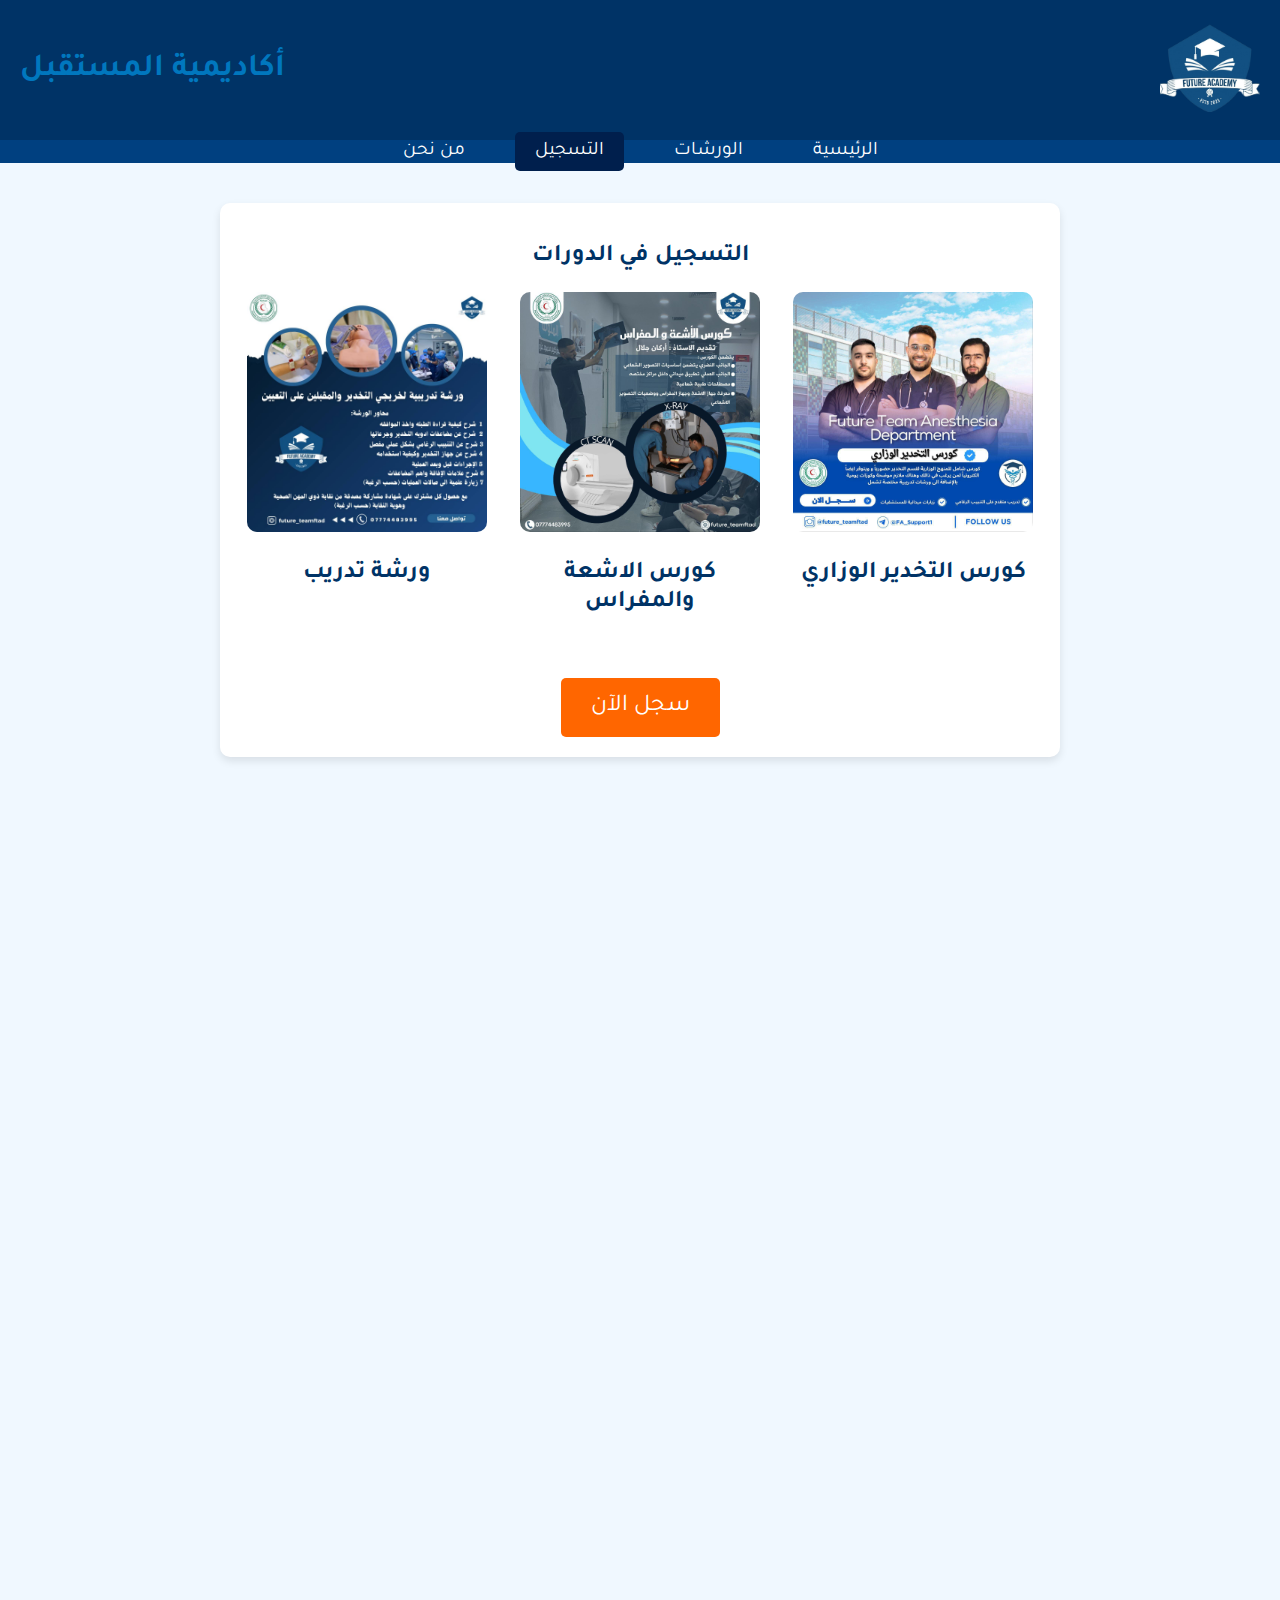
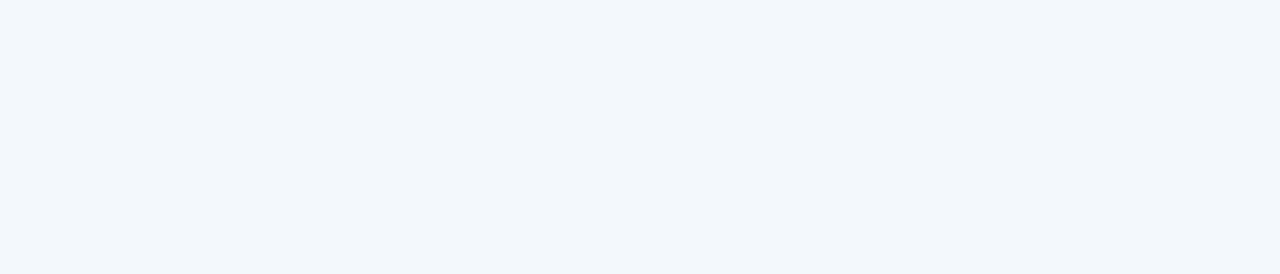
==== التسجيل.html @ 07657b1f "Add files via upload" ====
<!DOCTYPE html>
<html lang="ar">
<head>
  <meta charset="UTF-8">
    <meta name="viewport" content="width=device-width, initial-scale=1.0">
    <title>التسجيل - أكاديمية المستقبل</title>
    <link rel="stylesheet" href="styles.css">
    <meta charset="UTF-8">
    <meta name="viewport" content="width=device-width, initial-scale=1.0">
    <title>بحث الطلاب - الأكاديمية الطبية المتقدمة</title>
    <link rel="stylesheet" href="styles.css">
    <link href="https://fonts.googleapis.com/css2?family=Tajawal:wght@400;700&display=swap" rel="stylesheet">
</head>
<body>
   <header class="header">
        <div class="logo-container">
            <img src="logo.png" alt="شعار أكاديمية المستقبل" class="logo">
        </div>
        <div class="title-container">
            <h1>أكاديمية المستقبل</h1>
        </div>
    </header>
<nav class="nav">
        <ul>
            <li><a href="file:///C:/Users/%D8%AD%D9%8A%D8%AF%D8%B1%D8%B1/Desktop/fu/%D8%A7%D9%84%D8%B1%D8%A6%D9%8A%D8%B3%D9%8A%D8%A9.html">الرئيسية</a></li>
            <li><a href="file:///C:/Users/%D8%AD%D9%8A%D8%AF%D8%B1%D8%B1/Desktop/fu/%D8%A7%D9%84%D9%88%D8%B1%D8%B4%D8%A7%D8%AA.html">الورشات</a></li>
            <li><a href="file:///C:/Users/%D8%AD%D9%8A%D8%AF%D8%B1%D8%B1/Desktop/fu/%D8%A7%D9%84%D8%AA%D8%B3%D8%AC%D9%8A%D9%84.html" class="active">التسجيل</a></li>
            <li><a href="file:///C:/Users/%D8%AD%D9%8A%D8%AF%D8%B1%D8%B1/Desktop/fu/%D9%85%D9%86_%D9%86%D8%AD%D9%86.html">من نحن</a></li>
        </ul>
    </nav>
   <main>
        <section class="registration">
            <h2>التسجيل في الدورات</h2>
            <div class="image-gallery">
                <div class="image-item">
                    <img src="course1.jpg" alt="دورة 1" class="course-image">
                    <h2>كورس التخدير الوزاري</h2>
                    <div class="image-details">  كورس شامل للمنهج الوزاري لقسم التخدير  حضورياً  و ويتوفر ايضاً الكترونياً لمن يرغب في ذلك وهناك ملازم موضحة وكوزات يومية بالإضافة الى ورشات تدريبية متخصصة تقام لأول مره في كركوك 
                         زيارات ميدانية للمستشفيات: تطبيق عملي في صالات العمليات.
📚 تدريب على التنبيب الرغامي: اكتساب مهارات أساسية للتخدير.
💉 تركيب الكانيولا: تعلم الطريقة المثلى عملياً.

                    </div>
                </div>

                <div class="image-item">
                    <img src="course2.jpg" alt="دورة 2" class="course-image">
                    <h2>كورس الاشعة والمفراس</h2>
                    <div class="image-details">تفاصيل الكورس:
                        أساسيات التشريح
                        المصطلحات الطبية الشعاعية
                        فيزياء الأشعة
                        أشعة X-ray (مكونات الجهاز، الاستخدامات، الوقاية)
                        وضعيات التصوير
                        مقدمة عن CT scan
                        الجانب العملي:
                        تدريب ميداني في مراكز طبية
                        التعرف على غرفتي X-ray و CT واستخدامهما</div>
                </div>

                <div class="image-item">
                    <img src="course3.jpg" alt="دورة 3" class="course-image">
                    <h2>ورشة تدريب </h2>
                    <div class="image-details">تعلن نقابة ذوي المهن الصحية بالتعاون مع أكاديمية المستقبل عن تنظيم ورشة تدريبية متخصصة في مجال التخدير والعناية المركزة داخل قاعات النقابة.

                        محاور الورشة:
                        - قراءة الطبلة و الموافقات الطبية.
                        - مضاعفات أدوية التخدير وضبط الجرعات.
                        - تنبيب الرغامي تدريب عملي شامل.
                        - استخدام جهاز التخدير شرح تفصيلي.
                        - للإجراءات قبل وبعد العمليات.
                        - كيفية ملاحظة علامات الإفاقة والتعامل مع المضاعفات.
                        - زيارة علمية إلى صالات العمليات (اختياري للمشاركين الراغبين).</div>
                        
                </div>
            </div>

            <a href="https://forms.gle/YTL8Lm4GUCnbDDei7" class="register-button">سجل الآن</a>
        </section>
    </main>
    <div class="container">
        <div class="search-box">
            <h1>أكاديمية المستقبل</h1>
            <p class="subtitle">نظام توثيق الشهادة</p>
            <div class="search-input">
                <input type="text" id="searchInput" placeholder="أدخل كود الشهادة">
                <button id="searchButton" class="search-btn">
                    <span class="search-text">بحث</span>
                    <span class="search-icon"></span>
                </button>
            </div>
            <div id="resultBox" class="result-box"></div>
        </div>
    </div>
    
    <script src="script.js"></script>
<footer class="footer">
        <h1>للأستفسار</h1>
        <div class="social-icons">
            <a href="https://www.instagram.com/future_teamftad?utm_source=ig_web_button_share_sheet&igsh=ZDNlZDc0MzIxNw==" target="_blank">
                <img src="instagram.png" alt="Instagram" class="social-icon">
            </a>
            <a href="https://t.me/FA_Support1" target="_blank">
                <img src="telegram.png" alt="Telegram" class="social-icon">
            </a>
            <a href="https://wa.me/9647774483995" target="_blank">
                <img src="whatsapp.png" alt="WhatsApp" class="social-icon">
            </a>
            <a href="https://www.facebook.com/profile.php?id=61561963521721" target="_blank">
                <img src="facebook.png" alt="Facebook" class="social-icon">
            </a>
        </div>
    </footer>

    <script src="script.js"></script>
</body>
</html>
---- styles.css ----
/* تنسيق عام */
body {
    margin: 0;
    padding: 0;
    font-family: 'Arial', sans-serif;
    direction: rtl;
    background-color: #f4f4f4;
    text-align: center;
}

/* تنسيق الهيدر */
.header {
    background-color: #003366;
    color: white;
    padding: 20px;
    display: flex;
    justify-content: space-between;
    align-items: center;
}

.logo {
    width: 100px;
}

.title-container h1 {
    margin: 0;
}

/* تنسيق القائمة */
.nav ul {
    list-style: none;
    padding: 0;
    margin: 0;
    background-color: #004080;
    display: flex;
    justify-content: center;
}

.nav ul li {
    margin: 0 15px;
}

.nav ul li a {
    color: white;
    text-decoration: none;
    font-size: 1.2em;
    padding: 10px 20px;
    transition: background-color 0.3s ease;
}

.nav ul li a:hover {
    background-color: #003366;
    border-radius: 5px;
}

/* انميشن يثبت على الصفحة الرئيسية */
.nav ul li a.active {
    background-color: #001f4d;
    border-radius: 5px;
}
/* إعدادات عرض الشرائح */
.slideshow-container {
    max-width: 1000px;
    position: relative;
    margin: auto;
}

.slides {
    display: none;
}

.slides img {
    width: 100%;
    height: auto;
}

.fade {
    animation-name: fade;
    animation-duration: 1.5s;
}

@keyframes fade {
    from { opacity: 0.4 }
    to { opacity: 1 }
}

/* النقاط */
.dot {
    height: 15px;
    width: 15px;
    margin: 0 2px;
    background-color: #bbb;
    border-radius: 50%;
    display: inline-block;
    transition: background-color 0.6s ease;
}

.active {
    background-color: rgb(8, 115, 255); /* لون النقطة النشطة */
}

.dot:hover {
    background-color: #717171;
}

/* تنسيق النشاطات */
.activities {
    margin: 40px 0;
}

.activities h2 {
    margin-bottom: 20px;
    color: #003366;
}

.activity-grid {
    display: grid;
    grid-template-columns: repeat(3, 1fr);
    gap: 20px;
    padding: 0 20px;
}

.activity-item {
    background-color: white;
    border-radius: 10px;
    padding: 10px;
    box-shadow: 0 4px 8px rgba(0, 0, 0, 0.1);
    transition: transform 0.3s ease, box-shadow 0.3s ease;
}

.activity-item:hover {
    transform: translateY(-10px);
    box-shadow: 0 8px 16px rgba(0, 0, 0, 0.2);
}

.activity-item img {
    width: 100%;
    border-radius: 10px;
}

.activity-item p {
    margin: 10px 0 0;
    color: #333;
    font-size: 1em;
}

/* زر التسجيل العائم */
.floating-button {
    position: fixed;
    bottom: 20px;
    right: 20px;
    background-color: #ff6600;
    color: white;
    padding: 15px 20px;
    border-radius: 50px;
    text-decoration: none;
    font-size: 1.2em;
    box-shadow: 0 4px 8px rgba(0, 0, 0, 0.2);
    transition: transform 0.3s ease, background-color 0.3s ease;
}

.floating-button:hover {
    background-color: #e65c00;
    transform: scale(1.1);
}

/* تنسيق الفوتر */
.footer {
    background-color: #003366;
    color: white;
    padding: 10px;
    margin-top: 40px;
}
/* تنسيق عام */
body {
    margin: 0;
    padding: 0;
    font-family: 'Arial', sans-serif;
    direction: rtl;
    background-color: #f4f4f4;
    text-align: center;
}

/* تنسيق الهيدر */
.header {
    background-color: #003366;
    color: white;
    padding: 20px;
    display: flex;
    justify-content: space-between;
    align-items: center;
}

.logo {
    width: 100px;
}

.title-container h1 {
    margin: 0;
}

/* تنسيق القائمة */
.nav ul {
    list-style: none;
    padding: 0;
    margin: 0;
    background-color: #004080;
    display: flex;
    justify-content: center;
}

.nav ul li {
    margin: 0 15px;
}

.nav ul li a {
    color: white;
    text-decoration: none;
    font-size: 1.2em;
    padding: 10px 20px;
    transition: background-color 0.3s ease;
}

.nav ul li a:hover {
    background-color: #003366;
    border-radius: 5px;
}

/* انميشن يثبت على الصفحة الورشات */
.nav ul li a.active {
    background-color: #001f4d;
    border-radius: 5px;
}

/* تنسيق الورشات */
.workshops h2 {
    margin: 40px 0;
    color: #003366;
}

.workshop-grid {
    display: grid;
    grid-template-columns: repeat(2, 1fr);
    gap: 20px;
    padding: 0 20px;
}

.workshop-item {
    background-color: white;
    border-radius: 10px;
    padding: 10px;
    box-shadow: 0 4px 8px rgba(0, 0, 0, 0.1);
    transition: transform 0.3s ease, box-shadow 0.3s ease;
}

.workshop-item:hover {
    transform: translateY(-10px);
    box-shadow: 0 8px 16px rgba(0, 0, 0, 0.2);
}

.workshop-item img {
    width: 100%;
    border-radius: 10px;
}

.main-button {
    margin-top: 10px;
    padding: 10px 20px;
    font-size: 1em;
    background-color: #ff6600;
    color: white;
    border: none;
    border-radius: 5px;
    cursor: pointer;
    transition: background-color 0.3s ease;
}

.main-button:hover {
    background-color: #e65c00;
}

.extra-buttons {
    display: none;
    margin-top: 10px;
}

.extra-buttons button {
    display: block;
    margin: 5px 0;
    padding: 10px;
    background-color: #004080;
    color: white;
    border: none;
    border-radius: 5px;
    cursor: pointer;
    transition: background-color 0.3s ease;
}

.extra-buttons button:hover {
    background-color: #003366;
}

/* زر التسجيل العائم */
.floating-button {
    position: fixed;
    bottom: 20px;
    right: 20px;
    background-color: #ff6600;
    color: white;
    padding: 15px 20px;
    border-radius: 50px;
    text-decoration: none;
    font-size: 1.2em;
    box-shadow: 0 4px 8px rgba(0, 0, 0, 0.2);
    transition: transform 0.3s ease, background-color 0.3s ease;
}

.floating-button:hover {
    background-color: #e65c00;
    transform: scale(1.1);
}

/* تنسيق الفوتر */
.footer {
    background-color: #003366;
    color: white;
    padding: 10px;
    margin-top: 40px;
}
/* تنسيق عام */
body {
    margin: 0;
    padding: 0;
    font-family: 'Arial', sans-serif;
    direction: rtl;
    background-color: #f4f4f4;
    text-align: center;
}

/* تنسيق الهيدر */
.header {
    background-color: #003366;
    color: white;
    padding: 20px;
    display: flex;
    justify-content: space-between;
    align-items: center;
}

.logo {
    width: 100px;
}

.title-container h1 {
    margin: 0;
}

/* تنسيق القائمة */
.nav ul {
    list-style: none;
    padding: 0;
    margin: 0;
    background-color: #004080;
    display: flex;
    justify-content: center;
}

.nav ul li {
    margin: 0 15px;
}

.nav ul li a {
    color: white;
    text-decoration: none;
    font-size: 1.2em;
    padding: 10px 20px;
    transition: background-color 0.3s ease;
}

.nav ul li a:hover {
    background-color: #003366;
    border-radius: 5px;
}

/* انميشن يثبت على الصفحة من نحن */
.nav ul li a.active {
    background-color: #001f4d;
    border-radius: 5px;
}

/* تنسيق قسم "من نحن" */
.about-us {
    margin: 40px auto;
    max-width: 800px;
    background-color: white;
    padding: 20px;
    box-shadow: 0 4px 8px rgba(0, 0, 0, 0.1);
    border-radius: 10px;
}

.about-us p {
    font-size: 1.2em;
    line-height: 1.6;
    margin-bottom: 20px;
}

.academy-logo, .syndicate-logo {
    width: 150px;
    margin: 10px;
}

/* تنسيق قسم التواصل الاجتماعي */
.social-media {
    margin-top: 40px;
}

.social-icons {
    display: flex;
    justify-content: center;
    gap: 20px;
}

.social-icon {
    width: 50px;
    transition: transform 0.3s ease;
}

.social-icon:hover {
    transform: scale(1.2);
}

/* تنسيق الفوتر */
.footer {
    background-color: #003366;
    color: white;
    padding: 10px;
    margin-top: 40px;
}
/* تنسيق عام */
body {
    margin: 0;
    padding: 0;
    font-family: 'Arial', sans-serif;
    direction: rtl;
    background-color: #f4f4f4;
    text-align: center;
}

/* تنسيق الهيدر */
.header {
    background-color: #003366;
    color: white;
    padding: 20px;
    display: flex;
    justify-content: space-between;
    align-items: center;
}

.logo {
    width: 100px;
}

.title-container h1 {
    margin: 0;
}

/* تنسيق القائمة */
.nav ul {
    list-style: none;
    padding: 0;
    margin: 0;
    background-color: #004080;
    display: flex;
    justify-content: center;
}

.nav ul li {
    margin: 0 15px;
}

.nav ul li a {
    color: white;
    text-decoration: none;
    font-size: 1.2em;
    padding: 10px 20px;
    transition: background-color 0.3s ease;
}

.nav ul li a:hover {
    background-color: #003366;
    border-radius: 5px;
}

/* انميشن يثبت على الصفحة التسجيل */
.nav ul li a.active {
    background-color: #001f4d;
    border-radius: 5px;
}

/* تنسيق قسم التسجيل */
.registration {
    margin: 40px auto;
    max-width: 800px;
    background-color: white;
    padding: 20px;
    box-shadow: 0 4px 8px rgba(0, 0, 0, 0.1);
    border-radius: 10px;
}

.registration h2 {
    color: #003366;
}

.image-gallery {
    display: flex;
    justify-content: space-around;
    gap: 20px;
    margin-bottom: 20px;
}

.image-item {
    position: relative;
    width: 30%;
}

.course-image {
    width: 100%;
    border-radius: 10px;
    transition: transform 0.3s ease;
}

.image-item:hover .course-image {
    transform: scale(1.05);
}

.image-details {
    display: none;
    position: absolute;
    top: 0;
    left: 0;
    right: 0;
    bottom: 0;
    background-color: rgba(0, 0, 0, 0.7);
    color: white;
    padding: 10px;
    border-radius: 10px;
    text-align: center;
    font-size: 1.2em;
    transition: opacity 0.3s ease;
    opacity: 0;
}

/* إظهار التفاصيل عند تمرير الماوس */
.image-item:hover .image-details {
    display: block;
    opacity: 1;
}

/* تنسيق زر التسجيل */
.register-button {
    display: inline-block;
    padding: 15px 30px;
    font-size: 1.5em;
    background-color: #ff6600;
    color: white;
    border: none;
    border-radius: 5px;
    text-decoration: none;
    transition: background-color 0.3s ease, transform 0.3s ease;
    margin-top: 20px;
}

.register-button:hover {
    background-color: #e65c00;
    transform: scale(1.1);
}

/* تنسيق قسم التواصل الاجتماعي */
.footer {
    background-color: #003366;
    color: white;
    padding: 10px;
    margin-top: 40px;
}

.social-icons {
    display: flex;
    justify-content: center;
    gap: 20px;
}

.social-icon {
    width: 40px;
    transition: transform 0.3s ease;
}

.social-icon:hover {
    transform: scale(1.2);
}
/* تصميم الشريط الإخباري */
.news-ticker {
    background-color: #2c3e50; /* لون خلفية داكنة */
    color: white;
    overflow: hidden;
    white-space: nowrap;
    box-sizing: border-box;
    border: 2px solid #ecf0f1; /* حدود بلون فاتح */
    padding: 10px 0; /* تباعد داخلي */
    position: relative;
    direction: rtl; /* لتناسب الكتابة من اليمين إلى اليسار */
}

/* تصميم النص المتحرك */
.news-ticker p {
    display: inline-block;
    padding-right: 100%; /* بدء التحريك من اليسار */
    animation: ticker 20s linear infinite; /* حركة مستمرة */
    font-size: 24px; /* حجم الخط */
    color: #f1c40f; /* لون النص الواضح */
    text-shadow: 0 0 15px rgba(255, 255, 255, 0.9); /* تأثير الإشعاع الأبيض */
    font-family: 'Arial', sans-serif; /* خط سهل القراءة */
}

/* حركة النص من اليسار إلى اليمين */
@keyframes ticker {
    0% {
        transform: translateX(-100%); /* بدء من اليسار */
    }
    100% {
        transform: translateX(100%); /* التحرك إلى اليمين */
    }
}

:root {
    --primary-color: #0077be;
    --secondary-color: #00a86b;
    --background-color: #f0f8ff;
    --text-color: #333;
    --error-color: #ff4136;
}

body, html {
    margin: 0;
    padding: 0;
    font-family: 'Tajawal', sans-serif;
    background-color: var(--background-color);
    height: 100%;
    overflow: hidden;
}

.container {
    display: flex;
    justify-content: center;
    align-items: center;
    height: 100vh;
    position: relative;
    z-index: 1;
}

.search-box {
    background-color: rgba(255, 255, 255, 0.9);
    padding: 2rem;
    border-radius: 1rem;
    box-shadow: 0 10px 25px rgba(0, 0, 0, 0.1);
    width: 90%;
    max-width: 500px;
    text-align: center;
}

h1 {
    color: var(--primary-color);
    margin-bottom: 0.5rem;
}

.subtitle {
    color: var(--text-color);
    margin-bottom: 1.5rem;
}

.search-input {
    display: flex;
    margin-bottom: 1rem;
}

input {
    flex-grow: 1;
    padding: 0.75rem;
    border: 2px solid var(--primary-color);
    border-radius: 2rem 0 0 2rem;
    font-size: 1rem;
}

.search-btn {
    background-color: var(--primary-color);
    color: white;
    border: none;
    padding: 0.75rem 1.5rem;
    font-size: 1rem;
    cursor: pointer;
    border-radius: 0 2rem 2rem 0;
    transition: all 0.3s ease;
    display: flex;
    align-items: center;
}

.search-btn:hover {
    background-color: var(--secondary-color);
}

.search-icon {
    width: 20px;
    height: 20px;
    border: 2px solid white;
    border-radius: 50%;
    position: relative;
    margin-right: 10px;
    transition: all 0.3s ease;
}

.search-icon::after {
    content: '';
    position: absolute;
    top: 20px;
    right: -7px;
    width: 2px;
    height: 10px;
    background-color: white;
    transform: rotate(45deg);
    transition: all 0.3s ease;
}

.search-btn:hover .search-icon {
    transform: scale(1.2);
}

.result-box {
    margin-top: 1rem;
    padding: 1rem;
    border-radius: 0.5rem;
    text-align: right;
}

.success {
    background-color: rgba(0, 168, 107, 0.2);
    border: 1px solid var(--secondary-color);
}

.error {
    background-color: rgba(255, 65, 54, 0.2);
    border: 1px solid var(--error-color);
}

.checkmark, .xmark {
    display: inline-block;
    width: 22px;
    height: 22px;
    margin-left: 10px;
}

.checkmark {
    border-radius: 50%;
    stroke-width: 2;
    stroke: var(--secondary-color);
    stroke-miterlimit: 10;
    box-shadow: inset 0 0 0 var(--secondary-color);
    animation: fill-checkmark .4s ease-in-out .4s forwards, scale-checkmark .3s ease-in-out .9s both;
}

.checkmark__check {
    transform-origin: 50% 50%;
    stroke-dasharray: 48;
    stroke-dashoffset: 48;
    animation: stroke-checkmark .3s cubic-bezier(0.65, 0, 0.45, 1) .8s forwards;
}

.xmark {
    border-radius: 50%;
    stroke-width: 2;
    stroke: var(--error-color);
    stroke-miterlimit: 10;
    box-shadow: inset 0 0 0 var(--error-color);
    animation: fill-xmark .4s ease-in-out .4s forwards, scale-xmark .3s ease-in-out .9s both;
}

.xmark__x {
    transform-origin: 50% 50%;
    stroke-dasharray: 48;
    stroke-dashoffset: 48;
    animation: stroke-xmark .3s cubic-bezier(0.65, 0, 0.45, 1) .8s forwards;
}

@keyframes fill-checkmark {
    100% { box-shadow: inset 0 0 0 30px var(--secondary-color); }
}

@keyframes scale-checkmark {
    0%, 100% { transform: none; }
    50% { transform: scale3d(1.1, 1.1, 1); }
}

@keyframes stroke-checkmark {
    100% { stroke-dashoffset: 0; }
}

@keyframes fill-xmark {
    100% { box-shadow: inset 0 0 0 30px var(--error-color); }
}

@keyframes scale-xmark {
    0%, 100% { transform: none; }
    50% { transform: scale3d(1.1, 1.1, 1); }
}

@keyframes stroke-xmark {
    100% { stroke-dashoffset: 0; }
}
body {
    overflow-y: auto; /* السماح بالتمرير العمودي */
}
    .fu-slideshow-container {
        max-width: 1000px;
        position: relative;
        margin: auto;
        box-shadow: 0 0 20px rgba(0,0,0,0.1);
        border-radius: 10px;
        overflow: hidden;
    }
    
    .fu-slide {
        display: none;
    }
    
    .fu-slide img {
        width: 100%;
        height: auto;
    }
    
  .fu-next {
        cursor: pointer;
        position: absolute;
        top: 50%;
        width: auto;
        margin-top: -22px;
        padding: 16px;
        color: white;
        font-weight: bold;
        font-size: 18px;
        transition: 0.6s ease;
        border-radius: 0 200px 200px 0;
        user-select: none;
        background-color: rgba(0,0,0,0.3);
    }
    
    .fu-next {
        right: 0;
        border-radius: 200px 0 0 200px;
    }
    
    .fu-prev:hover, .fu-next:hover {
        background-color: rgba(0,0,0,0.8);
    }
    
    .fu-caption {
        color: #f2f2f2;
        font-size: 15px;
        padding: 12px;
        position: absolute;
        bottom: 0;
        width: 100%;
        text-align: center;
        background-color: rgba(0,0,0,0.5);
    }
    
    .fu-dots-container {
        text-align: center;
        padding: 15px 0;
    }
    
    .fu-dot {
        cursor: pointer;
        height: 12px;
        width: 12px;
        margin: 0 5px;
        background-color: #bbb;
        border-radius: 50%;
        display: inline-block;
        transition: background-color 0.6s ease;
    }
    
    .fu-active, .fu-dot:hover {
        background-color: #717171;
    }
    
    .fu-fade {
        animation-name: fu-fade;
        animation-duration: 1.5s;
    }
    
    @keyframes fu-fade {
        from {opacity: .4}
        to {opacity: 1}
    }
    .subscribe-btn {
        display: inline-block;
        padding: 10px 20px;
        background-color: #4CAF50;
        color: white;
        text-decoration: none;
        border-radius: 5px;
        font-weight: bold;
        margin-top: 10px;
        transition: background-color 0.3s;
    }
    
    .subscribe-btn:hover {
        background-color: #45a049;
    }
---- styles.css ----
/* تنسيق عام */
body {
    margin: 0;
    padding: 0;
    font-family: 'Arial', sans-serif;
    direction: rtl;
    background-color: #f4f4f4;
    text-align: center;
}

/* تنسيق الهيدر */
.header {
    background-color: #003366;
    color: white;
    padding: 20px;
    display: flex;
    justify-content: space-between;
    align-items: center;
}

.logo {
    width: 100px;
}

.title-container h1 {
    margin: 0;
}

/* تنسيق القائمة */
.nav ul {
    list-style: none;
    padding: 0;
    margin: 0;
    background-color: #004080;
    display: flex;
    justify-content: center;
}

.nav ul li {
    margin: 0 15px;
}

.nav ul li a {
    color: white;
    text-decoration: none;
    font-size: 1.2em;
    padding: 10px 20px;
    transition: background-color 0.3s ease;
}

.nav ul li a:hover {
    background-color: #003366;
    border-radius: 5px;
}

/* انميشن يثبت على الصفحة الرئيسية */
.nav ul li a.active {
    background-color: #001f4d;
    border-radius: 5px;
}
/* إعدادات عرض الشرائح */
.slideshow-container {
    max-width: 1000px;
    position: relative;
    margin: auto;
}

.slides {
    display: none;
}

.slides img {
    width: 100%;
    height: auto;
}

.fade {
    animation-name: fade;
    animation-duration: 1.5s;
}

@keyframes fade {
    from { opacity: 0.4 }
    to { opacity: 1 }
}

/* النقاط */
.dot {
    height: 15px;
    width: 15px;
    margin: 0 2px;
    background-color: #bbb;
    border-radius: 50%;
    display: inline-block;
    transition: background-color 0.6s ease;
}

.active {
    background-color: rgb(8, 115, 255); /* لون النقطة النشطة */
}

.dot:hover {
    background-color: #717171;
}

/* تنسيق النشاطات */
.activities {
    margin: 40px 0;
}

.activities h2 {
    margin-bottom: 20px;
    color: #003366;
}

.activity-grid {
    display: grid;
    grid-template-columns: repeat(3, 1fr);
    gap: 20px;
    padding: 0 20px;
}

.activity-item {
    background-color: white;
    border-radius: 10px;
    padding: 10px;
    box-shadow: 0 4px 8px rgba(0, 0, 0, 0.1);
    transition: transform 0.3s ease, box-shadow 0.3s ease;
}

.activity-item:hover {
    transform: translateY(-10px);
    box-shadow: 0 8px 16px rgba(0, 0, 0, 0.2);
}

.activity-item img {
    width: 100%;
    border-radius: 10px;
}

.activity-item p {
    margin: 10px 0 0;
    color: #333;
    font-size: 1em;
}

/* زر التسجيل العائم */
.floating-button {
    position: fixed;
    bottom: 20px;
    right: 20px;
    background-color: #ff6600;
    color: white;
    padding: 15px 20px;
    border-radius: 50px;
    text-decoration: none;
    font-size: 1.2em;
    box-shadow: 0 4px 8px rgba(0, 0, 0, 0.2);
    transition: transform 0.3s ease, background-color 0.3s ease;
}

.floating-button:hover {
    background-color: #e65c00;
    transform: scale(1.1);
}

/* تنسيق الفوتر */
.footer {
    background-color: #003366;
    color: white;
    padding: 10px;
    margin-top: 40px;
}
/* تنسيق عام */
body {
    margin: 0;
    padding: 0;
    font-family: 'Arial', sans-serif;
    direction: rtl;
    background-color: #f4f4f4;
    text-align: center;
}

/* تنسيق الهيدر */
.header {
    background-color: #003366;
    color: white;
    padding: 20px;
    display: flex;
    justify-content: space-between;
    align-items: center;
}

.logo {
    width: 100px;
}

.title-container h1 {
    margin: 0;
}

/* تنسيق القائمة */
.nav ul {
    list-style: none;
    padding: 0;
    margin: 0;
    background-color: #004080;
    display: flex;
    justify-content: center;
}

.nav ul li {
    margin: 0 15px;
}

.nav ul li a {
    color: white;
    text-decoration: none;
    font-size: 1.2em;
    padding: 10px 20px;
    transition: background-color 0.3s ease;
}

.nav ul li a:hover {
    background-color: #003366;
    border-radius: 5px;
}

/* انميشن يثبت على الصفحة الورشات */
.nav ul li a.active {
    background-color: #001f4d;
    border-radius: 5px;
}

/* تنسيق الورشات */
.workshops h2 {
    margin: 40px 0;
    color: #003366;
}

.workshop-grid {
    display: grid;
    grid-template-columns: repeat(2, 1fr);
    gap: 20px;
    padding: 0 20px;
}

.workshop-item {
    background-color: white;
    border-radius: 10px;
    padding: 10px;
    box-shadow: 0 4px 8px rgba(0, 0, 0, 0.1);
    transition: transform 0.3s ease, box-shadow 0.3s ease;
}

.workshop-item:hover {
    transform: translateY(-10px);
    box-shadow: 0 8px 16px rgba(0, 0, 0, 0.2);
}

.workshop-item img {
    width: 100%;
    border-radius: 10px;
}

.main-button {
    margin-top: 10px;
    padding: 10px 20px;
    font-size: 1em;
    background-color: #ff6600;
    color: white;
    border: none;
    border-radius: 5px;
    cursor: pointer;
    transition: background-color 0.3s ease;
}

.main-button:hover {
    background-color: #e65c00;
}

.extra-buttons {
    display: none;
    margin-top: 10px;
}

.extra-buttons button {
    display: block;
    margin: 5px 0;
    padding: 10px;
    background-color: #004080;
    color: white;
    border: none;
    border-radius: 5px;
    cursor: pointer;
    transition: background-color 0.3s ease;
}

.extra-buttons button:hover {
    background-color: #003366;
}

/* زر التسجيل العائم */
.floating-button {
    position: fixed;
    bottom: 20px;
    right: 20px;
    background-color: #ff6600;
    color: white;
    padding: 15px 20px;
    border-radius: 50px;
    text-decoration: none;
    font-size: 1.2em;
    box-shadow: 0 4px 8px rgba(0, 0, 0, 0.2);
    transition: transform 0.3s ease, background-color 0.3s ease;
}

.floating-button:hover {
    background-color: #e65c00;
    transform: scale(1.1);
}

/* تنسيق الفوتر */
.footer {
    background-color: #003366;
    color: white;
    padding: 10px;
    margin-top: 40px;
}
/* تنسيق عام */
body {
    margin: 0;
    padding: 0;
    font-family: 'Arial', sans-serif;
    direction: rtl;
    background-color: #f4f4f4;
    text-align: center;
}

/* تنسيق الهيدر */
.header {
    background-color: #003366;
    color: white;
    padding: 20px;
    display: flex;
    justify-content: space-between;
    align-items: center;
}

.logo {
    width: 100px;
}

.title-container h1 {
    margin: 0;
}

/* تنسيق القائمة */
.nav ul {
    list-style: none;
    padding: 0;
    margin: 0;
    background-color: #004080;
    display: flex;
    justify-content: center;
}

.nav ul li {
    margin: 0 15px;
}

.nav ul li a {
    color: white;
    text-decoration: none;
    font-size: 1.2em;
    padding: 10px 20px;
    transition: background-color 0.3s ease;
}

.nav ul li a:hover {
    background-color: #003366;
    border-radius: 5px;
}

/* انميشن يثبت على الصفحة من نحن */
.nav ul li a.active {
    background-color: #001f4d;
    border-radius: 5px;
}

/* تنسيق قسم "من نحن" */
.about-us {
    margin: 40px auto;
    max-width: 800px;
    background-color: white;
    padding: 20px;
    box-shadow: 0 4px 8px rgba(0, 0, 0, 0.1);
    border-radius: 10px;
}

.about-us p {
    font-size: 1.2em;
    line-height: 1.6;
    margin-bottom: 20px;
}

.academy-logo, .syndicate-logo {
    width: 150px;
    margin: 10px;
}

/* تنسيق قسم التواصل الاجتماعي */
.social-media {
    margin-top: 40px;
}

.social-icons {
    display: flex;
    justify-content: center;
    gap: 20px;
}

.social-icon {
    width: 50px;
    transition: transform 0.3s ease;
}

.social-icon:hover {
    transform: scale(1.2);
}

/* تنسيق الفوتر */
.footer {
    background-color: #003366;
    color: white;
    padding: 10px;
    margin-top: 40px;
}
/* تنسيق عام */
body {
    margin: 0;
    padding: 0;
    font-family: 'Arial', sans-serif;
    direction: rtl;
    background-color: #f4f4f4;
    text-align: center;
}

/* تنسيق الهيدر */
.header {
    background-color: #003366;
    color: white;
    padding: 20px;
    display: flex;
    justify-content: space-between;
    align-items: center;
}

.logo {
    width: 100px;
}

.title-container h1 {
    margin: 0;
}

/* تنسيق القائمة */
.nav ul {
    list-style: none;
    padding: 0;
    margin: 0;
    background-color: #004080;
    display: flex;
    justify-content: center;
}

.nav ul li {
    margin: 0 15px;
}

.nav ul li a {
    color: white;
    text-decoration: none;
    font-size: 1.2em;
    padding: 10px 20px;
    transition: background-color 0.3s ease;
}

.nav ul li a:hover {
    background-color: #003366;
    border-radius: 5px;
}

/* انميشن يثبت على الصفحة التسجيل */
.nav ul li a.active {
    background-color: #001f4d;
    border-radius: 5px;
}

/* تنسيق قسم التسجيل */
.registration {
    margin: 40px auto;
    max-width: 800px;
    background-color: white;
    padding: 20px;
    box-shadow: 0 4px 8px rgba(0, 0, 0, 0.1);
    border-radius: 10px;
}

.registration h2 {
    color: #003366;
}

.image-gallery {
    display: flex;
    justify-content: space-around;
    gap: 20px;
    margin-bottom: 20px;
}

.image-item {
    position: relative;
    width: 30%;
}

.course-image {
    width: 100%;
    border-radius: 10px;
    transition: transform 0.3s ease;
}

.image-item:hover .course-image {
    transform: scale(1.05);
}

.image-details {
    display: none;
    position: absolute;
    top: 0;
    left: 0;
    right: 0;
    bottom: 0;
    background-color: rgba(0, 0, 0, 0.7);
    color: white;
    padding: 10px;
    border-radius: 10px;
    text-align: center;
    font-size: 1.2em;
    transition: opacity 0.3s ease;
    opacity: 0;
}

/* إظهار التفاصيل عند تمرير الماوس */
.image-item:hover .image-details {
    display: block;
    opacity: 1;
}

/* تنسيق زر التسجيل */
.register-button {
    display: inline-block;
    padding: 15px 30px;
    font-size: 1.5em;
    background-color: #ff6600;
    color: white;
    border: none;
    border-radius: 5px;
    text-decoration: none;
    transition: background-color 0.3s ease, transform 0.3s ease;
    margin-top: 20px;
}

.register-button:hover {
    background-color: #e65c00;
    transform: scale(1.1);
}

/* تنسيق قسم التواصل الاجتماعي */
.footer {
    background-color: #003366;
    color: white;
    padding: 10px;
    margin-top: 40px;
}

.social-icons {
    display: flex;
    justify-content: center;
    gap: 20px;
}

.social-icon {
    width: 40px;
    transition: transform 0.3s ease;
}

.social-icon:hover {
    transform: scale(1.2);
}
/* تصميم الشريط الإخباري */
.news-ticker {
    background-color: #2c3e50; /* لون خلفية داكنة */
    color: white;
    overflow: hidden;
    white-space: nowrap;
    box-sizing: border-box;
    border: 2px solid #ecf0f1; /* حدود بلون فاتح */
    padding: 10px 0; /* تباعد داخلي */
    position: relative;
    direction: rtl; /* لتناسب الكتابة من اليمين إلى اليسار */
}

/* تصميم النص المتحرك */
.news-ticker p {
    display: inline-block;
    padding-right: 100%; /* بدء التحريك من اليسار */
    animation: ticker 20s linear infinite; /* حركة مستمرة */
    font-size: 24px; /* حجم الخط */
    color: #f1c40f; /* لون النص الواضح */
    text-shadow: 0 0 15px rgba(255, 255, 255, 0.9); /* تأثير الإشعاع الأبيض */
    font-family: 'Arial', sans-serif; /* خط سهل القراءة */
}

/* حركة النص من اليسار إلى اليمين */
@keyframes ticker {
    0% {
        transform: translateX(-100%); /* بدء من اليسار */
    }
    100% {
        transform: translateX(100%); /* التحرك إلى اليمين */
    }
}

:root {
    --primary-color: #0077be;
    --secondary-color: #00a86b;
    --background-color: #f0f8ff;
    --text-color: #333;
    --error-color: #ff4136;
}

body, html {
    margin: 0;
    padding: 0;
    font-family: 'Tajawal', sans-serif;
    background-color: var(--background-color);
    height: 100%;
    overflow: hidden;
}

.container {
    display: flex;
    justify-content: center;
    align-items: center;
    height: 100vh;
    position: relative;
    z-index: 1;
}

.search-box {
    background-color: rgba(255, 255, 255, 0.9);
    padding: 2rem;
    border-radius: 1rem;
    box-shadow: 0 10px 25px rgba(0, 0, 0, 0.1);
    width: 90%;
    max-width: 500px;
    text-align: center;
}

h1 {
    color: var(--primary-color);
    margin-bottom: 0.5rem;
}

.subtitle {
    color: var(--text-color);
    margin-bottom: 1.5rem;
}

.search-input {
    display: flex;
    margin-bottom: 1rem;
}

input {
    flex-grow: 1;
    padding: 0.75rem;
    border: 2px solid var(--primary-color);
    border-radius: 2rem 0 0 2rem;
    font-size: 1rem;
}

.search-btn {
    background-color: var(--primary-color);
    color: white;
    border: none;
    padding: 0.75rem 1.5rem;
    font-size: 1rem;
    cursor: pointer;
    border-radius: 0 2rem 2rem 0;
    transition: all 0.3s ease;
    display: flex;
    align-items: center;
}

.search-btn:hover {
    background-color: var(--secondary-color);
}

.search-icon {
    width: 20px;
    height: 20px;
    border: 2px solid white;
    border-radius: 50%;
    position: relative;
    margin-right: 10px;
    transition: all 0.3s ease;
}

.search-icon::after {
    content: '';
    position: absolute;
    top: 20px;
    right: -7px;
    width: 2px;
    height: 10px;
    background-color: white;
    transform: rotate(45deg);
    transition: all 0.3s ease;
}

.search-btn:hover .search-icon {
    transform: scale(1.2);
}

.result-box {
    margin-top: 1rem;
    padding: 1rem;
    border-radius: 0.5rem;
    text-align: right;
}

.success {
    background-color: rgba(0, 168, 107, 0.2);
    border: 1px solid var(--secondary-color);
}

.error {
    background-color: rgba(255, 65, 54, 0.2);
    border: 1px solid var(--error-color);
}

.checkmark, .xmark {
    display: inline-block;
    width: 22px;
    height: 22px;
    margin-left: 10px;
}

.checkmark {
    border-radius: 50%;
    stroke-width: 2;
    stroke: var(--secondary-color);
    stroke-miterlimit: 10;
    box-shadow: inset 0 0 0 var(--secondary-color);
    animation: fill-checkmark .4s ease-in-out .4s forwards, scale-checkmark .3s ease-in-out .9s both;
}

.checkmark__check {
    transform-origin: 50% 50%;
    stroke-dasharray: 48;
    stroke-dashoffset: 48;
    animation: stroke-checkmark .3s cubic-bezier(0.65, 0, 0.45, 1) .8s forwards;
}

.xmark {
    border-radius: 50%;
    stroke-width: 2;
    stroke: var(--error-color);
    stroke-miterlimit: 10;
    box-shadow: inset 0 0 0 var(--error-color);
    animation: fill-xmark .4s ease-in-out .4s forwards, scale-xmark .3s ease-in-out .9s both;
}

.xmark__x {
    transform-origin: 50% 50%;
    stroke-dasharray: 48;
    stroke-dashoffset: 48;
    animation: stroke-xmark .3s cubic-bezier(0.65, 0, 0.45, 1) .8s forwards;
}

@keyframes fill-checkmark {
    100% { box-shadow: inset 0 0 0 30px var(--secondary-color); }
}

@keyframes scale-checkmark {
    0%, 100% { transform: none; }
    50% { transform: scale3d(1.1, 1.1, 1); }
}

@keyframes stroke-checkmark {
    100% { stroke-dashoffset: 0; }
}

@keyframes fill-xmark {
    100% { box-shadow: inset 0 0 0 30px var(--error-color); }
}

@keyframes scale-xmark {
    0%, 100% { transform: none; }
    50% { transform: scale3d(1.1, 1.1, 1); }
}

@keyframes stroke-xmark {
    100% { stroke-dashoffset: 0; }
}
body {
    overflow-y: auto; /* السماح بالتمرير العمودي */
}
    .fu-slideshow-container {
        max-width: 1000px;
        position: relative;
        margin: auto;
        box-shadow: 0 0 20px rgba(0,0,0,0.1);
        border-radius: 10px;
        overflow: hidden;
    }
    
    .fu-slide {
        display: none;
    }
    
    .fu-slide img {
        width: 100%;
        height: auto;
    }
    
  .fu-next {
        cursor: pointer;
        position: absolute;
        top: 50%;
        width: auto;
        margin-top: -22px;
        padding: 16px;
        color: white;
        font-weight: bold;
        font-size: 18px;
        transition: 0.6s ease;
        border-radius: 0 200px 200px 0;
        user-select: none;
        background-color: rgba(0,0,0,0.3);
    }
    
    .fu-next {
        right: 0;
        border-radius: 200px 0 0 200px;
    }
    
    .fu-prev:hover, .fu-next:hover {
        background-color: rgba(0,0,0,0.8);
    }
    
    .fu-caption {
        color: #f2f2f2;
        font-size: 15px;
        padding: 12px;
        position: absolute;
        bottom: 0;
        width: 100%;
        text-align: center;
        background-color: rgba(0,0,0,0.5);
    }
    
    .fu-dots-container {
        text-align: center;
        padding: 15px 0;
    }
    
    .fu-dot {
        cursor: pointer;
        height: 12px;
        width: 12px;
        margin: 0 5px;
        background-color: #bbb;
        border-radius: 50%;
        display: inline-block;
        transition: background-color 0.6s ease;
    }
    
    .fu-active, .fu-dot:hover {
        background-color: #717171;
    }
    
    .fu-fade {
        animation-name: fu-fade;
        animation-duration: 1.5s;
    }
    
    @keyframes fu-fade {
        from {opacity: .4}
        to {opacity: 1}
    }
    .subscribe-btn {
        display: inline-block;
        padding: 10px 20px;
        background-color: #4CAF50;
        color: white;
        text-decoration: none;
        border-radius: 5px;
        font-weight: bold;
        margin-top: 10px;
        transition: background-color 0.3s;
    }
    
    .subscribe-btn:hover {
        background-color: #45a049;
    }
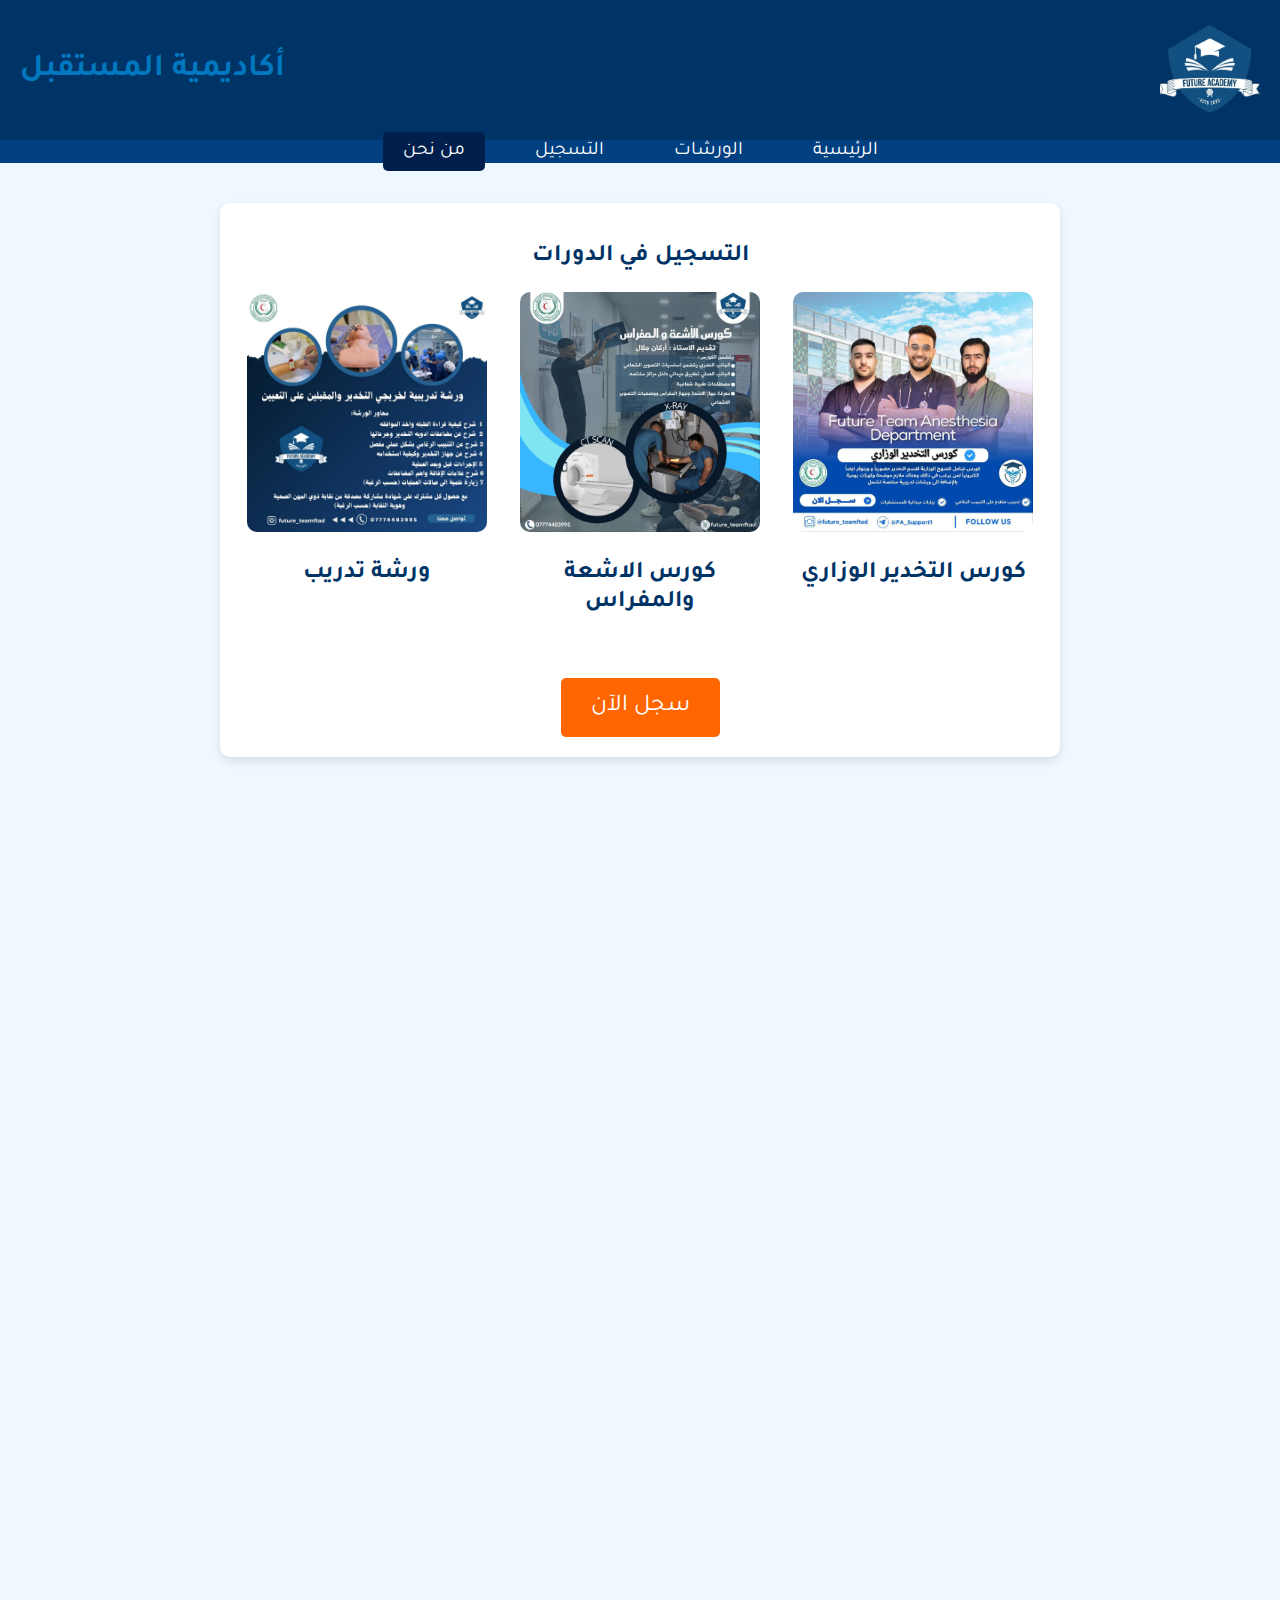
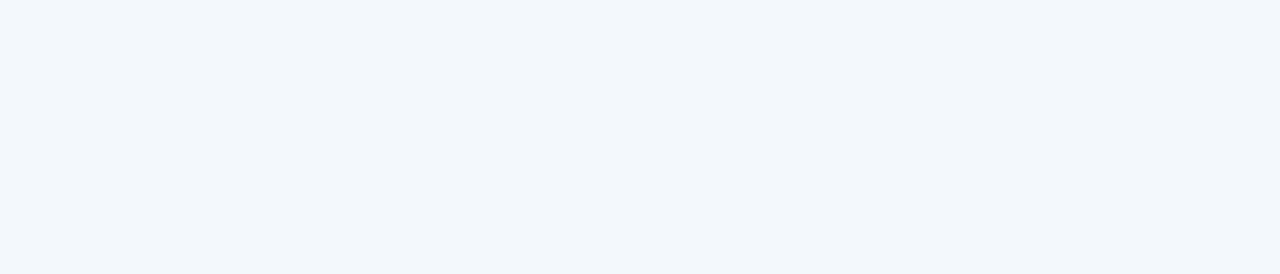
==== commit 7e1ccae9: "Update التسجيل.html" ====
--- a/التسجيل.html
+++ b/التسجيل.html
@@ -22,10 +22,10 @@
     </header>
 <nav class="nav">
         <ul>
-            <li><a href="file:///C:/Users/%D8%AD%D9%8A%D8%AF%D8%B1%D8%B1/Desktop/fu/%D8%A7%D9%84%D8%B1%D8%A6%D9%8A%D8%B3%D9%8A%D8%A9.html">الرئيسية</a></li>
-            <li><a href="file:///C:/Users/%D8%AD%D9%8A%D8%AF%D8%B1%D8%B1/Desktop/fu/%D8%A7%D9%84%D9%88%D8%B1%D8%B4%D8%A7%D8%AA.html">الورشات</a></li>
-            <li><a href="file:///C:/Users/%D8%AD%D9%8A%D8%AF%D8%B1%D8%B1/Desktop/fu/%D8%A7%D9%84%D8%AA%D8%B3%D8%AC%D9%8A%D9%84.html" class="active">التسجيل</a></li>
-            <li><a href="file:///C:/Users/%D8%AD%D9%8A%D8%AF%D8%B1%D8%B1/Desktop/fu/%D9%85%D9%86_%D9%86%D8%AD%D9%86.html">من نحن</a></li>
+            <li><a href="https://futures0.com/">الرئيسية</a></li>
+            <li><a href="https://futures0.com/الورشات">الورشات</a></li>
+            <li><a href="https://futures0.com/التسجيل">التسجيل</a></li>
+            <li><a href="https://futures0.com/من_نحن" class="active">من نحن</a></li>
         </ul>
     </nav>
    <main>
@@ -114,4 +114,4 @@
 
     <script src="script.js"></script>
 </body>
-</html>+</html>
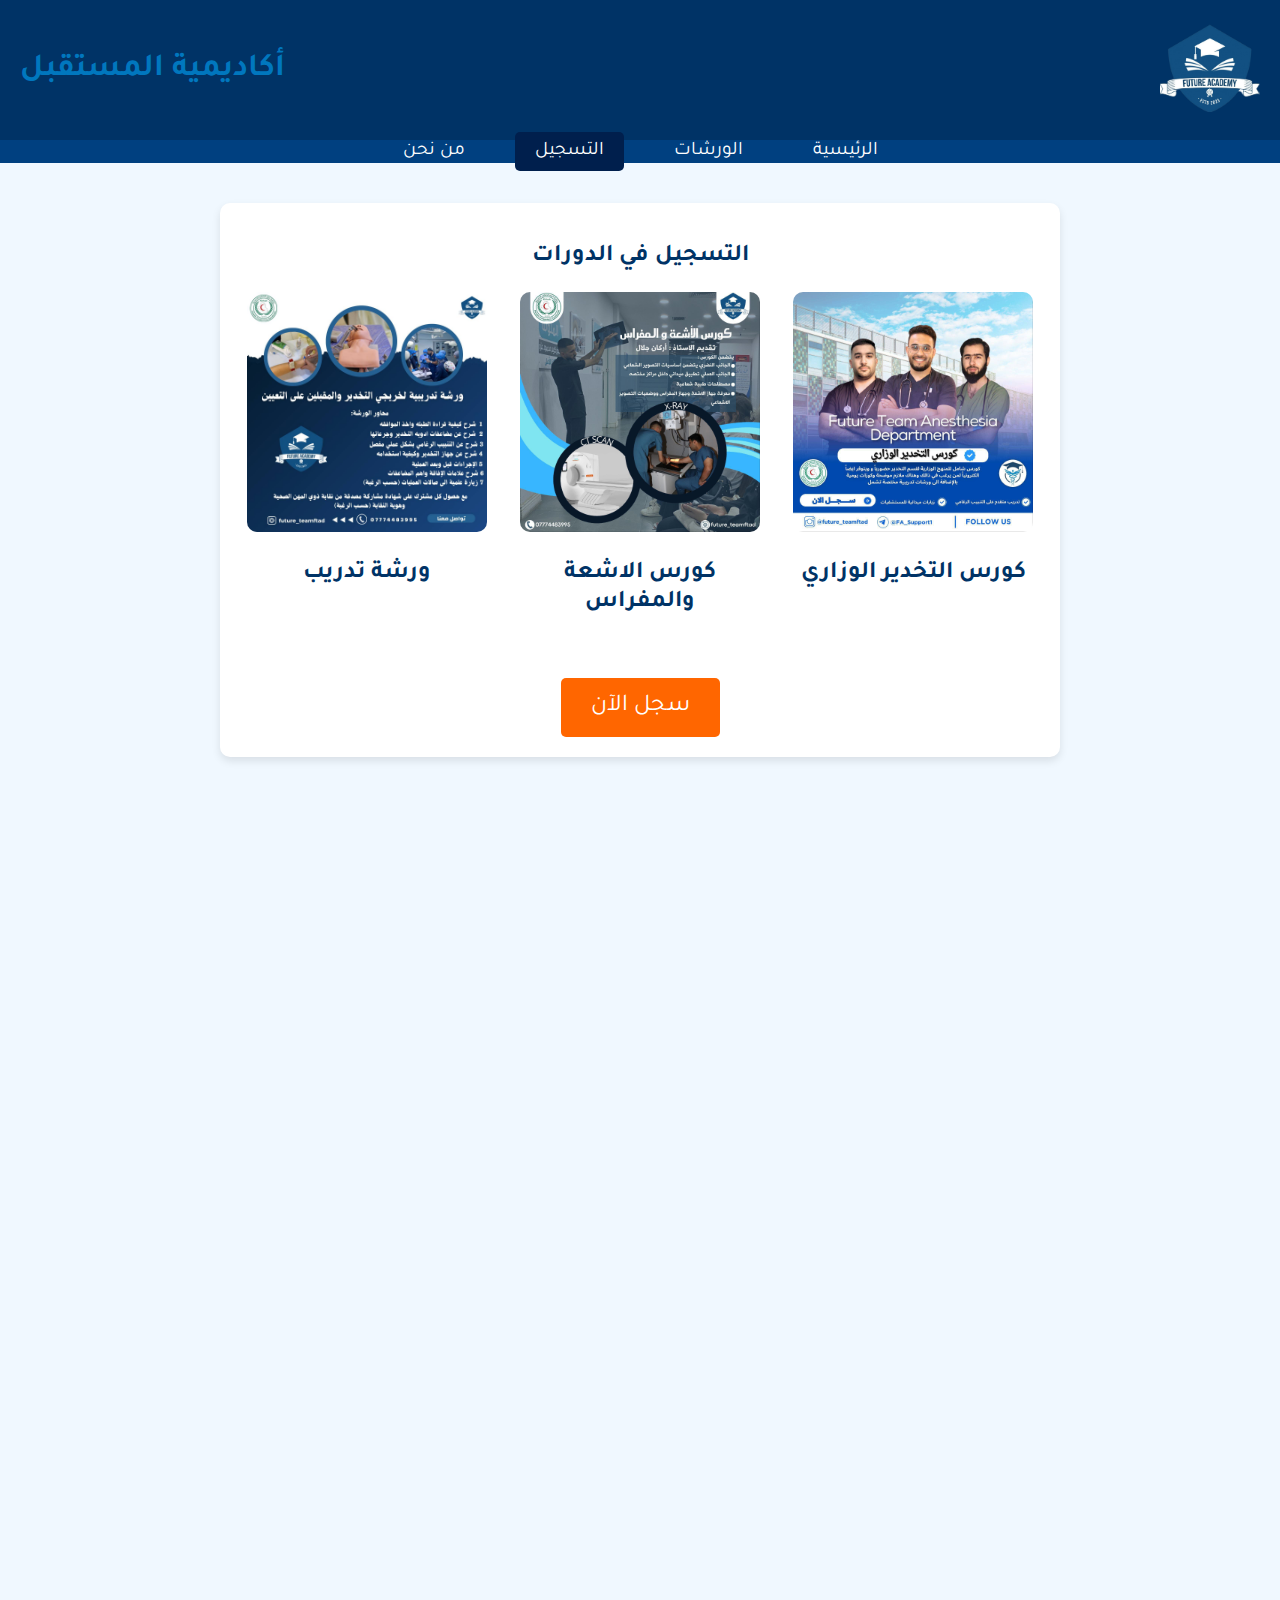
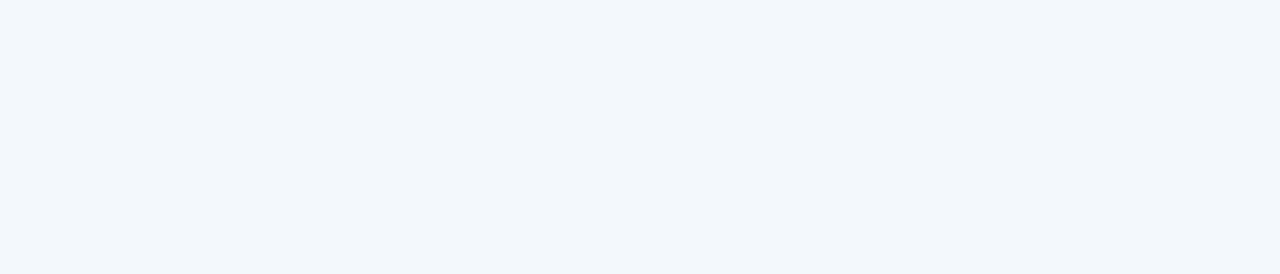
==== commit a333b3f6: "Update التسجيل.html" ====
--- a/التسجيل.html
+++ b/التسجيل.html
@@ -24,8 +24,8 @@
         <ul>
             <li><a href="https://futures0.com/">الرئيسية</a></li>
             <li><a href="https://futures0.com/الورشات">الورشات</a></li>
-            <li><a href="https://futures0.com/التسجيل">التسجيل</a></li>
-            <li><a href="https://futures0.com/من_نحن" class="active">من نحن</a></li>
+             <li><a href="https://futures0.com/التسجيل" class="active">التسجيل</a></li>
+            <li><a href="https://futures0.com/من_نحن">من نحن</a></li>
         </ul>
     </nav>
    <main>
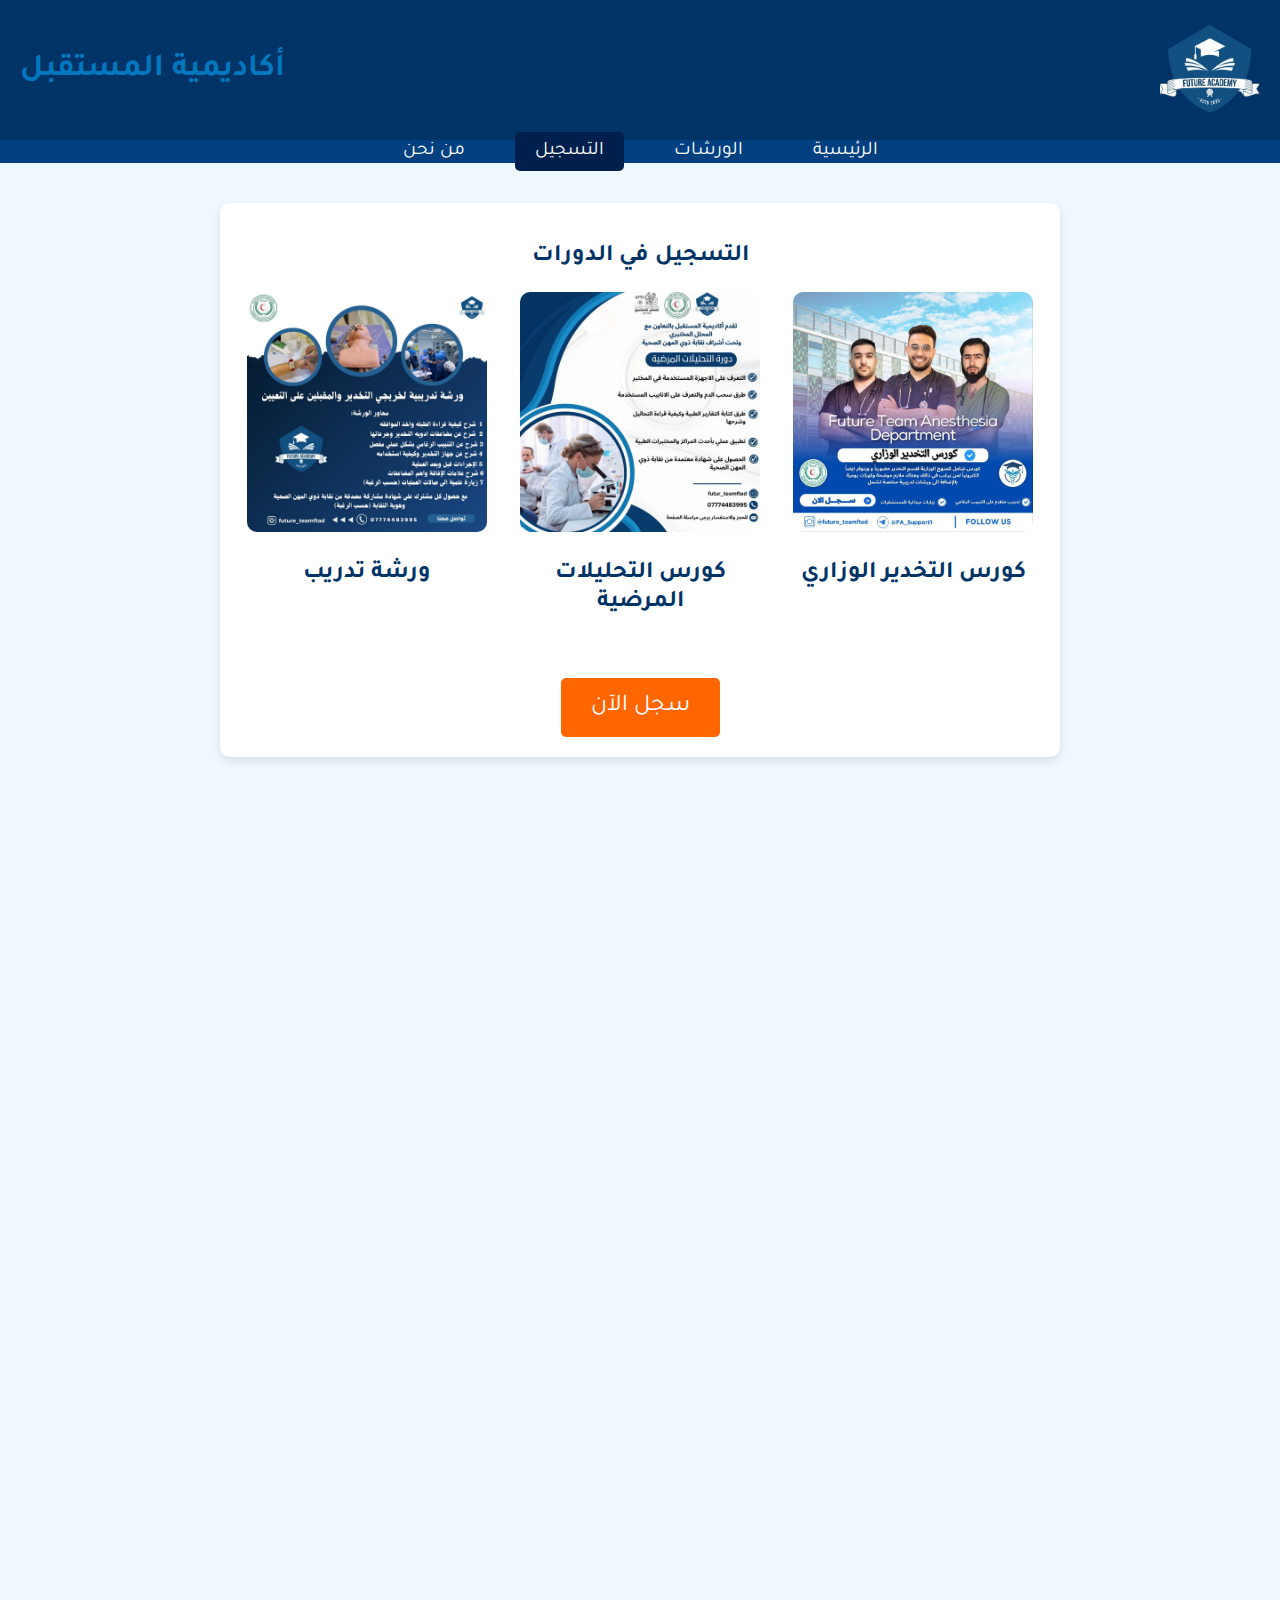
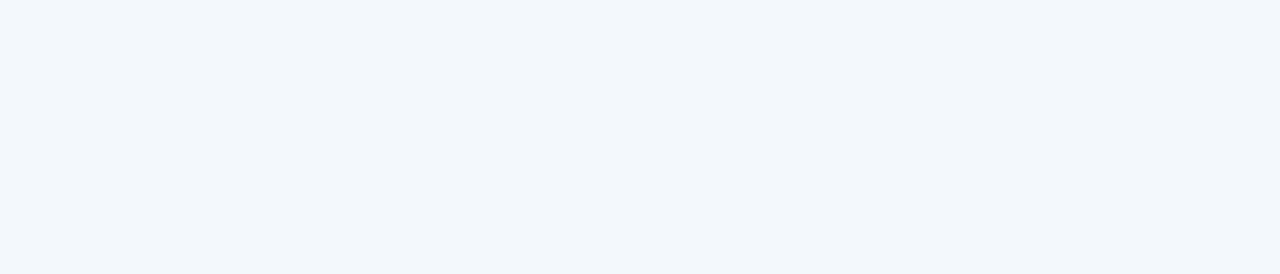
==== commit a418ab62: "Update التسجيل.html" ====
--- a/التسجيل.html
+++ b/التسجيل.html
@@ -45,17 +45,18 @@
 
                 <div class="image-item">
                     <img src="course2.jpg" alt="دورة 2" class="course-image">
-                    <h2>كورس الاشعة والمفراس</h2>
-                    <div class="image-details">تفاصيل الكورس:
-                        أساسيات التشريح
-                        المصطلحات الطبية الشعاعية
-                        فيزياء الأشعة
-                        أشعة X-ray (مكونات الجهاز، الاستخدامات، الوقاية)
-                        وضعيات التصوير
-                        مقدمة عن CT scan
-                        الجانب العملي:
-                        تدريب ميداني في مراكز طبية
-                        التعرف على غرفتي X-ray و CT واستخدامهما</div>
+                    <h2>كورس التحليلات المرضية</h2>
+                    <div class="image-details">اكاديمية المستقبل 🔥 بالتعاون مع المحلل المختبري 💉
+🎉نطلق لكم كورس التحليلات المرضية 
+
+على يد امهر الاساتذة واحدث المراكز والمختبرات 
+
+🔥تطبيق عملي لتعزيز مهاراتكم 💉
+
+بالإضافة الى شهادة معتمدة من نقابة 
+ذوي المهن الصحية معترفة من وزارة الصحة
+
+تحت اشراف نقابة ذوي المهن الصحية</div>
                 </div>
 
                 <div class="image-item">
